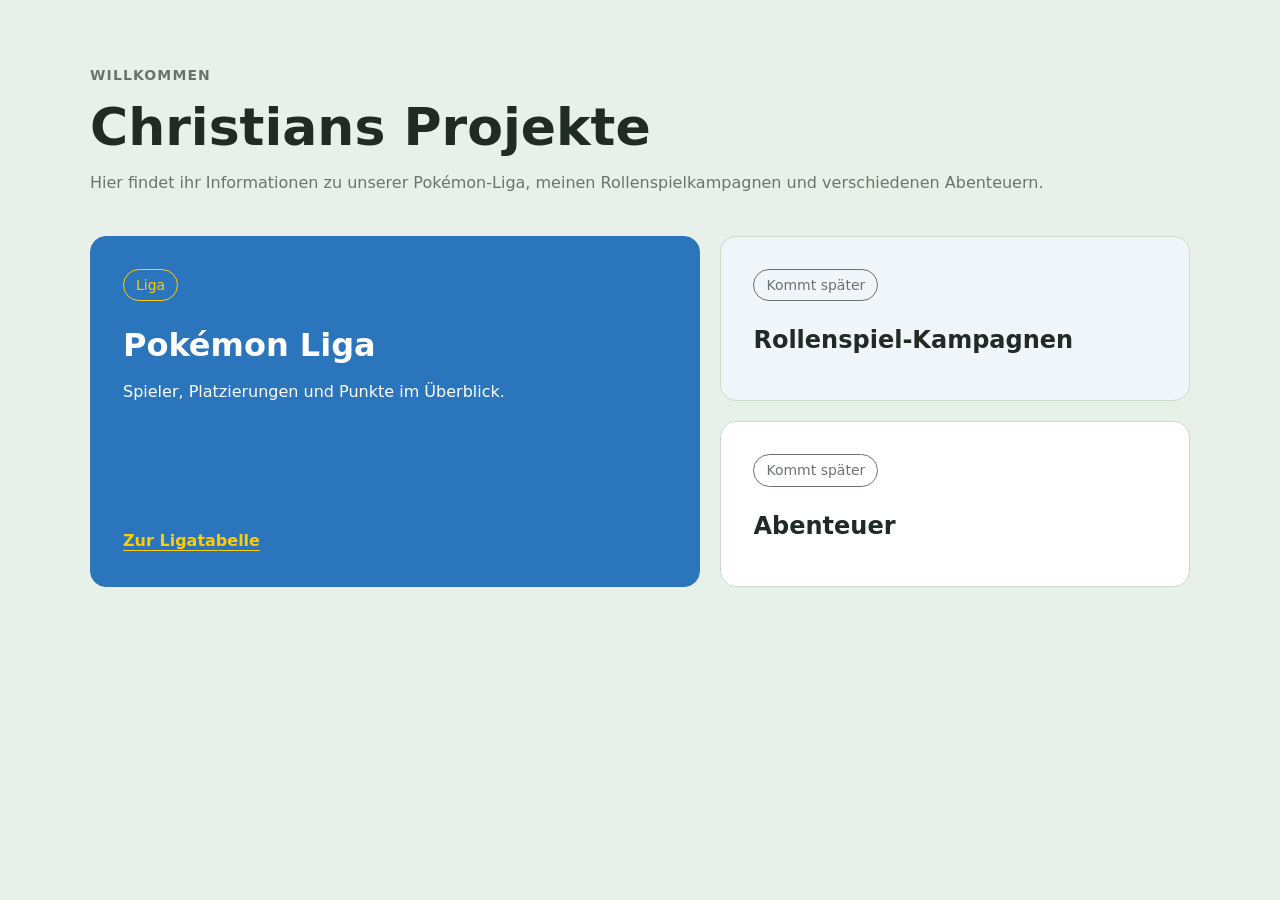
==== index.html @ 77bc6de5 "Erste Version der Website" ====
<!DOCTYPE html>
<html lang="de">
<head>
  <meta charset="UTF-8">
  <meta name="viewport" content="width=device-width, initial-scale=1.0">
  <title>Meine Projekte</title>
  <link rel="stylesheet" href="css/style.css">
</head>
<body>
  <main class="container">
    <header class="page-header">
      <p class="eyebrow">Willkommen</p>
      <h1>Christians Projekte</h1>
      <p>Hier findet ihr Informationen zu unserer Pokémon-Liga, meinen Rollenspielkampagnen und verschiedenen Abenteuern.</p>
    </header>

    <section class="project-grid" aria-label="Private Projekte">
      <!-- Die gesamte aktive Kachel ist ein normaler HTML-Link. -->
      <a class="project-card project-card-active pokemon-card" href="pokemon.html">
        <span class="badge">Liga</span>
        <h2>Pokémon Liga</h2>
        <p>Spieler, Platzierungen und Punkte im Überblick.</p>
        <span class="card-link">Zur Ligatabelle</span>
      </a>

      <!-- Zukünftige Projekte sind bewusst noch keine Links. -->
      <article class="project-card project-card-soon campaign-card">
        <span class="badge">Kommt später</span>
        <h2>Rollenspiel-Kampagnen</h2>
      </article>
      <article class="project-card project-card-soon adventure-card">
        <span class="badge">Kommt später</span>
        <h2>Abenteuer</h2>
      </article>
    </section>
  </main>
</body>
</html>
---- css/style.css ----
/* Gemeinsame Farben: Änderungen gelten für beide Seiten. */
:root {
  --background: #e8f1e9;
  --surface: #ffffff;
  --text: #1f2b24;
  --muted: #68756d;
  --accent: #3f7651;
  --border: #cbdccd;
  --pokemon-blue: #2a75bb;
  --pokemon-yellow: #ffcb05;
}

* {
  box-sizing: border-box;
}

body {
  margin: 0;
  background: var(--background);
  color: var(--text);
  font-family: system-ui, sans-serif;
  font-size: 1rem;
  line-height: 1.6;
}

.container {
  width: min(1100px, 100% - 3rem);
  margin: 0 auto;
  padding: 4rem 0;
}

.page-header {
  margin-bottom: 2.5rem;
}

.eyebrow {
  color: var(--muted);
  font-size: 0.875rem;
  font-weight: 700;
  letter-spacing: 0.08em;
  text-transform: uppercase;
}

h1, h2, p {
  margin: 0 0 0.75rem;
}

h1 {
  font-size: clamp(2rem, 5vw, 3.25rem);
  line-height: 1.15;
}

h2 {
  font-size: 1.5rem;
  line-height: 1.3;
  overflow-wrap: anywhere;
}

.page-header > p:last-child {
  color: var(--muted);
}

/* Die aktive Kachel belegt links zwei Zeilen. */
.project-grid {
  display: grid;
  grid-template-columns: 1.3fr 1fr;
  gap: 1.25rem;
}

.project-card {
  padding: 2rem;
  border: 1px solid var(--border);
  border-radius: 1rem;
  background: var(--surface);
}

.project-card-active {
  display: flex;
  flex-direction: column;
  align-items: flex-start;
  grid-row: span 2;
  min-height: 340px;
  background: var(--accent);
  border-color: var(--accent);
  color: white;
  text-decoration: none;
}

.pokemon-card {
  background: var(--pokemon-blue);
  border-color: var(--pokemon-blue);
  color: white;
}

.pokemon-card:hover {
  background: #2465a2;
}

.pokemon-card .badge,
.pokemon-card .card-link {
  color: var(--pokemon-yellow);
}

.campaign-card {
  background: #f0f5fa;
}

.adventure-card {
  background: var(--surface);
}

.project-card-active h2 {
  font-size: 2rem;
}

.badge {
  display: inline-block;
  margin-bottom: 1.5rem;
  padding: 0.25rem 0.75rem;
  border: 1px solid currentColor;
  border-radius: 2rem;
  font-size: 0.875rem;
}

.card-link {
  margin-top: auto;
  padding-top: 2rem;
  font-weight: 700;
  text-decoration: underline;
  text-underline-offset: 0.25rem;
}

.project-card-soon .badge {
  color: var(--muted);
}

.back-link {
  display: inline-block;
  margin-bottom: 2rem;
  color: var(--accent);
  text-underline-offset: 0.25rem;
}

/* Ein sichtbarer Fokus hilft bei der Bedienung mit der Tastatur. */
a:focus-visible, .table-wrapper:focus-visible {
  outline: 3px solid #b76a00;
  outline-offset: 5px;
}

.table-wrapper {
  overflow-x: auto;
  border: 1px solid var(--border);
  border-radius: 1rem;
  background: var(--surface);
}

table {
  width: 100%;
  border-collapse: collapse;
  white-space: nowrap;
}

caption {
  padding: 1.5rem;
  text-align: left;
  font-size: 1.25rem;
  font-weight: 700;
}

th, td {
  padding: 1rem;
  border-top: 1px solid var(--border);
  text-align: center;
}

th {
  background: #edf2fc;
  font-size: 0.875rem;
}

th:nth-child(2), td:nth-child(2) {
  text-align: left;
}

.empty-state {
  padding: 3rem 1rem;
  color: var(--muted);
  white-space: normal;
}

/* Diese Themenfarben gelten nur auf der Pokémon-Seite. */
.pokemon-page {
  --background: #eef5fc;
  --text: #193653;
  --muted: #607184;
  --border: #d3e1ef;
  --pokemon-blue: #2a75bb;
  --pokemon-yellow: #ffcb05;
  --accent: var(--pokemon-blue);
}

.pokemon-page h1 {
  color: var(--text);
}

.pokemon-page .back-link {
  color: var(--pokemon-blue);
}

.pokemon-page thead th {
  background: var(--pokemon-blue);
  color: white;
  /* Eine schmale gelbe Linie setzt einen Akzent ohne Größenänderung. */
  box-shadow: inset 0 -3px var(--pokemon-yellow);
}

/* Formularregeln sind auf die Verwaltungsseite begrenzt. */
.admin-page .admin-panel {
  margin-bottom: 2rem;
  padding: 1.5rem;
  border: 1px solid var(--border);
  border-radius: 1rem;
  background: var(--surface);
}

.admin-page .admin-grid {
  display: grid;
  grid-template-columns: repeat(auto-fit, minmax(min(100%, 220px), 1fr));
  gap: 1rem;
}

.admin-page .admin-field {
  display: flex;
  flex-direction: column;
  gap: 0.4rem;
  margin-bottom: 1rem;
  font-weight: 600;
}

.admin-page input,
.admin-page select,
.admin-page textarea,
.admin-page button {
  font: inherit;
  accent-color: var(--pokemon-blue);
}

.admin-page input[type="date"],
.admin-page input[type="text"],
.admin-page select,
.admin-page textarea {
  width: 100%;
  min-width: 0;
  padding: 0.65rem;
  border: 1px solid var(--border);
  border-radius: 0.4rem;
  background: var(--surface);
  color: var(--text);
}

.admin-page fieldset {
  min-width: 0;
  margin: 0 0 1rem;
  padding: 1rem;
  border: 1px solid var(--border);
  border-radius: 0.4rem;
}

.admin-page .admin-checkbox {
  display: flex;
  align-items: center;
  gap: 0.5rem;
}

.admin-page .admin-checkbox:has(input:disabled) {
  color: var(--muted);
}

.admin-page .admin-error {
  color: #a12222;
}

.admin-page textarea {
  font-family: Consolas, monospace;
  font-weight: 400;
  resize: vertical;
}

.admin-page button {
  padding: 0.65rem 1rem;
  border: 0;
  border-radius: 0.4rem;
  background: var(--pokemon-blue);
  color: white;
  cursor: pointer;
}

.admin-page button:disabled {
  opacity: 0.6;
  cursor: default;
}

.admin-page input:focus-visible,
.admin-page select:focus-visible,
.admin-page textarea:focus-visible,
.admin-page button:focus-visible {
  outline: 3px solid #b76a00;
  outline-offset: 3px;
}

/* Unter 700 Pixeln stehen die Kacheln untereinander. */
@media (max-width: 700px) {
  .container {
    width: calc(100% - 2rem);
    padding: 2rem 0;
  }

  .project-grid {
    grid-template-columns: 1fr;
  }

  .project-card {
    padding: 1.5rem;
  }

  .project-card-active {
    grid-row: auto;
    min-height: 300px;
  }
}
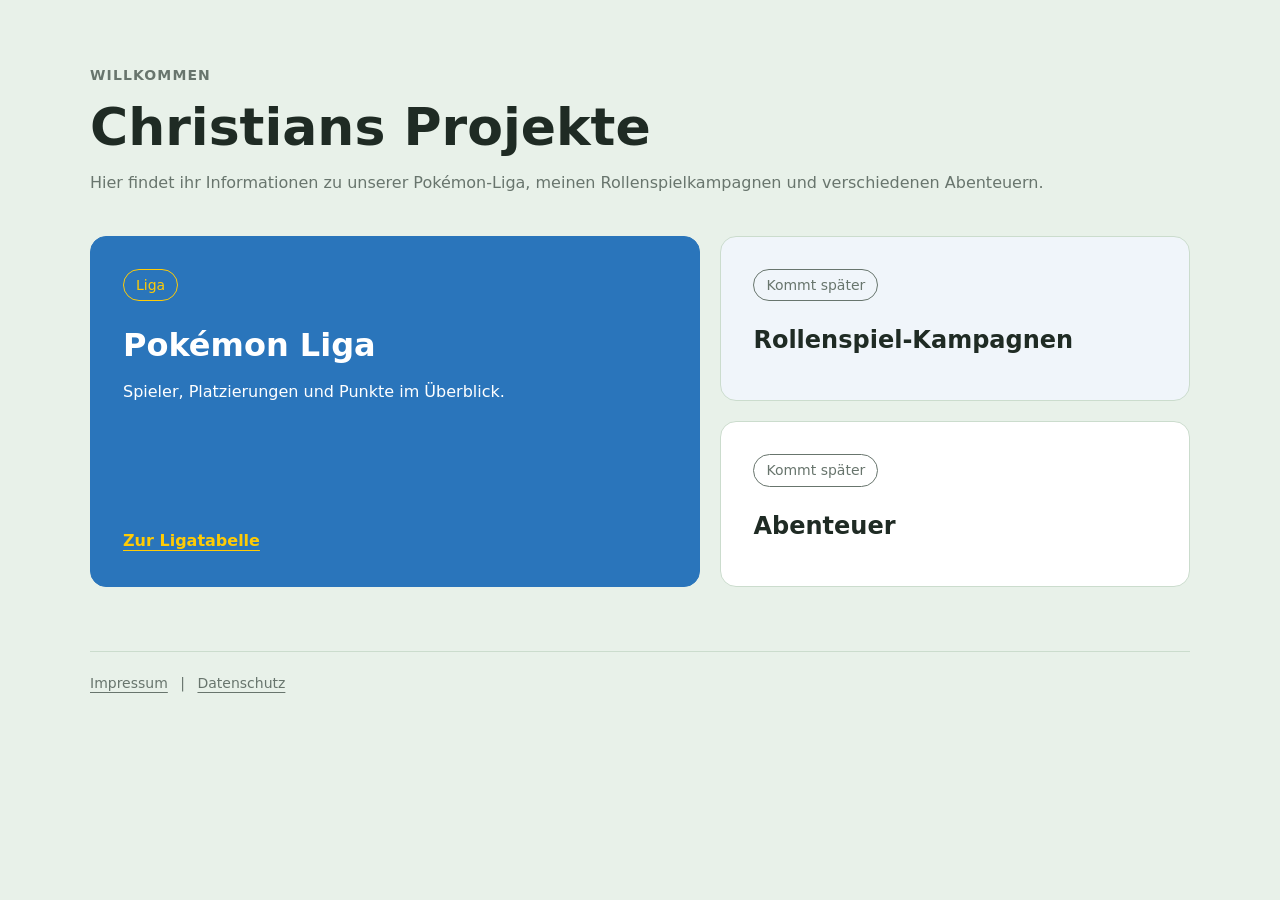
==== commit 50740f2f: "Impressum und Datenschutz hinzugefügt" ====
--- a/index.html
+++ b/index.html
@@ -34,5 +34,10 @@
       </article>
     </section>
   </main>
+  <footer class="site-footer">
+    <nav aria-label="Rechtliche Informationen">
+      <a href="impressum.html">Impressum</a> <span aria-hidden="true">|</span> <a href="datenschutz.html">Datenschutz</a>
+    </nav>
+  </footer>
 </body>
 </html>
--- a/css/style.css
+++ b/css/style.css
@@ -308,8 +308,49 @@
   outline-offset: 3px;
 }
 
+/* Rechtstexte und Footer verwenden die vorhandenen Seitenfarben. */
+.legal-content {
+  max-width: 75ch;
+  overflow-wrap: anywhere;
+}
+
+.legal-page h1 {
+  overflow-wrap: anywhere;
+}
+
+.legal-content h2:not(:first-child) {
+  margin-top: 2rem;
+}
+
+.legal-content a {
+  color: var(--accent);
+  text-underline-offset: 0.25rem;
+}
+
+.site-footer {
+  width: min(1100px, 100% - 3rem);
+  margin: 0 auto;
+  padding: 1.25rem 0 2rem;
+  border-top: 1px solid var(--border);
+  color: var(--muted);
+  font-size: 0.875rem;
+}
+
+.site-footer a {
+  color: inherit;
+  text-underline-offset: 0.25rem;
+}
+
+.site-footer span {
+  margin: 0 0.5rem;
+}
+
 /* Unter 700 Pixeln stehen die Kacheln untereinander. */
 @media (max-width: 700px) {
+  .site-footer {
+    width: calc(100% - 2rem);
+  }
+
   .container {
     width: calc(100% - 2rem);
     padding: 2rem 0;
